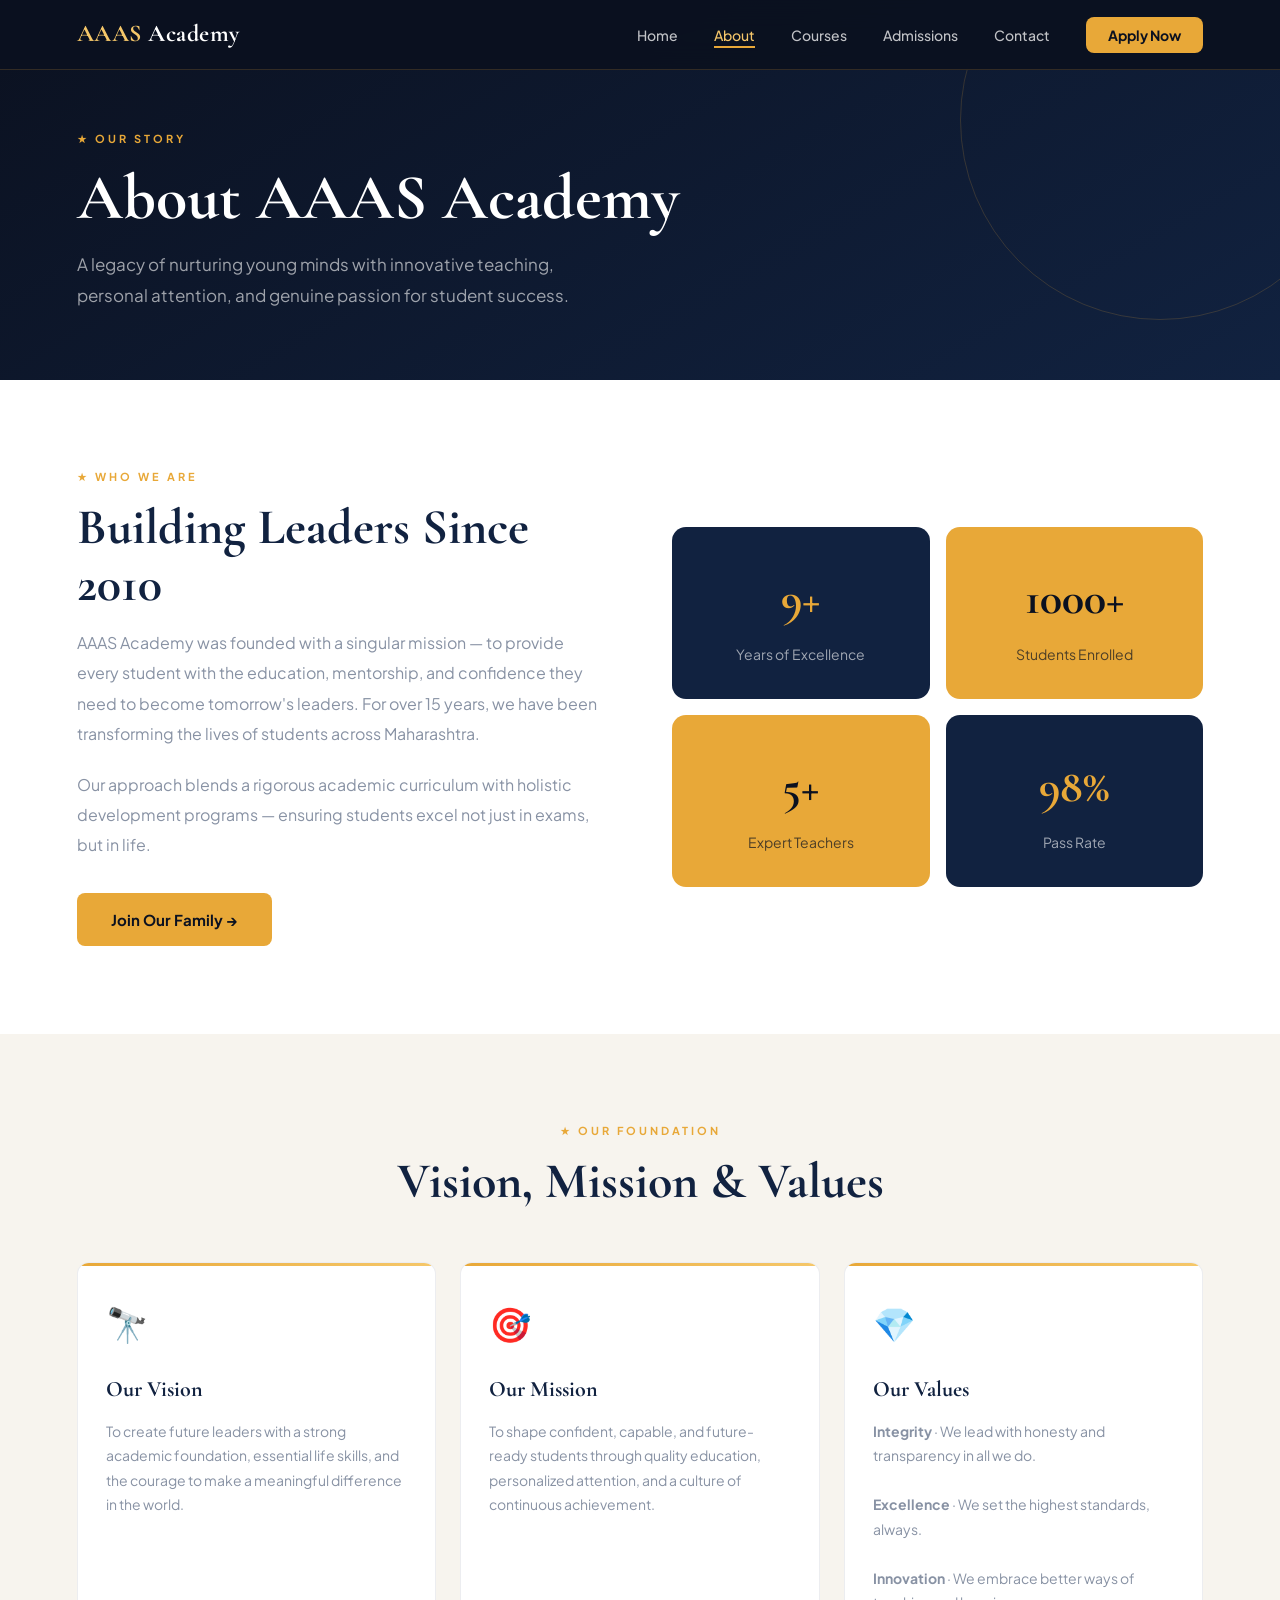
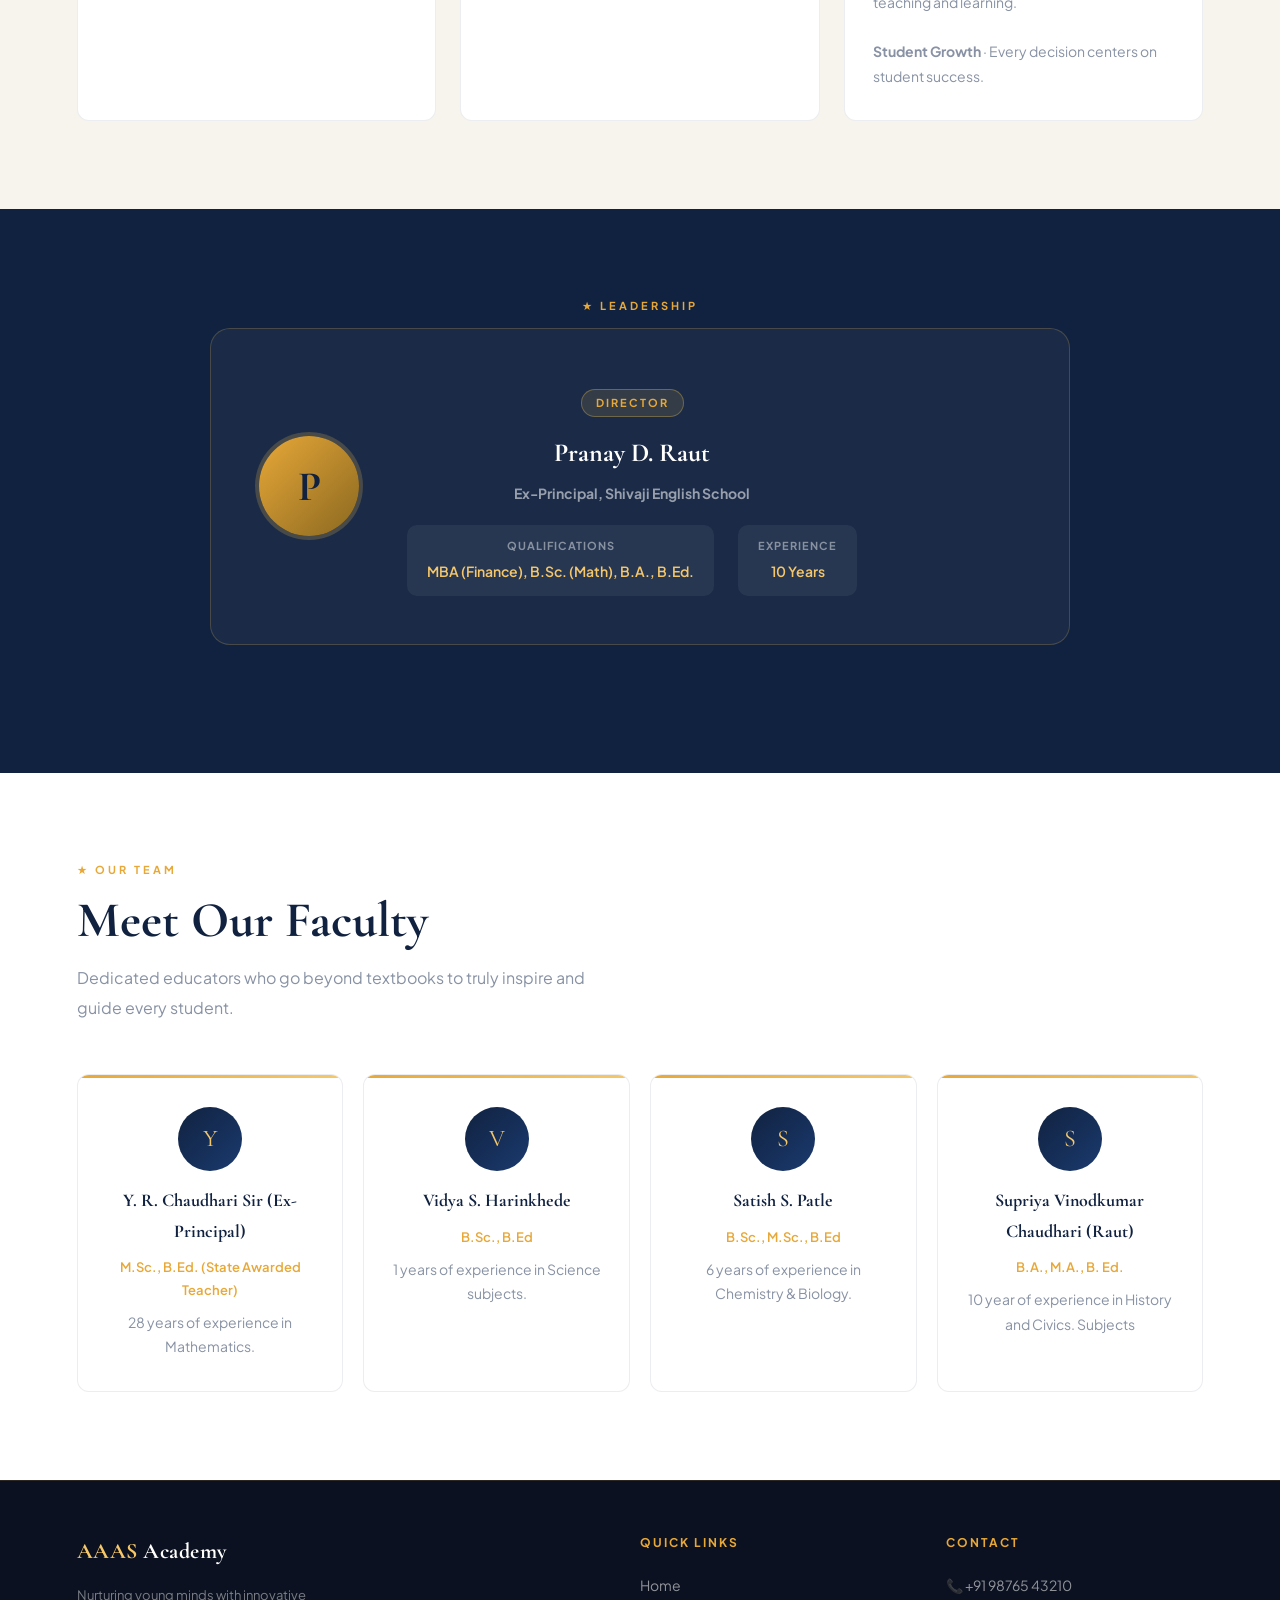
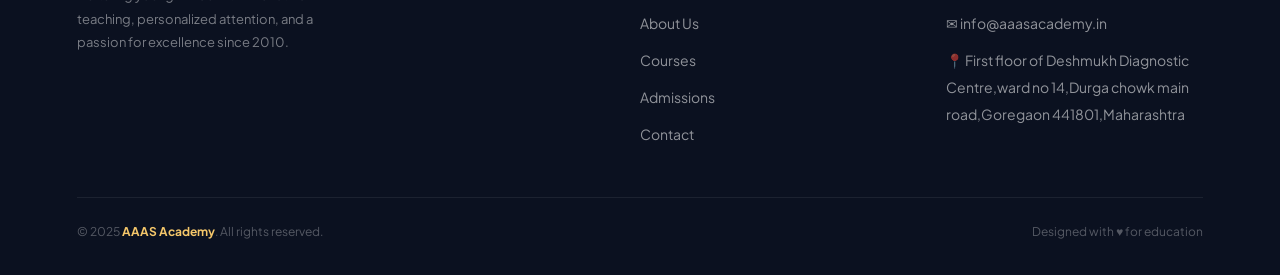
==== about.html @ 8a5e0f00 "Done" ====
<!DOCTYPE html>
<html lang="en">
<head>
<meta charset="UTF-8">
<meta name="viewport" content="width=device-width, initial-scale=1.0">
<title>About Us | AAAS Academy</title>
<link rel="stylesheet" href="style.css">
</head>
<body>

<!-- NAVBAR -->
<nav class="navbar">
  <a href="index.html" class="logo">AAAS <span>Academy</span></a>
  <ul class="nav-links">
    <li><a href="index.html">Home</a></li>
    <li><a href="about.html" class="active">About</a></li>
    <li><a href="courses.html">Courses</a></li>
    <li><a href="admissions.html">Admissions</a></li>
    <li><a href="contact.html">Contact</a></li>
    <li><a href="admissions.html" class="nav-btn">Apply Now</a></li>
  </ul>
</nav>

<!-- PAGE HERO -->
<div class="page-hero">
  <div class="page-tag">★ Our Story</div>
  <h1>About AAAS Academy</h1>
  <p>A legacy of nurturing young minds with innovative teaching, personal attention, and genuine passion for student success.</p>
</div>

<!-- WHO WE ARE -->
<section style="background:var(--white);">
  <div style="display:grid;grid-template-columns:1fr 1fr;gap:64px;align-items:center;">
    <div>
      <div class="sec-tag">★ Who We Are</div>
      <h2 class="sec-title">Building Leaders Since 2010</h2>
      <p style="font-size:16px;color:var(--gray);line-height:1.9;margin-bottom:20px;">
        AAAS Academy was founded with a singular mission — to provide every student with the education, mentorship, and confidence they need to become tomorrow's leaders. For over 15 years, we have been transforming the lives of students across Maharashtra.
      </p>
      <p style="font-size:16px;color:var(--gray);line-height:1.9;margin-bottom:32px;">
        Our approach blends a rigorous academic curriculum with holistic development programs — ensuring students excel not just in exams, but in life.
      </p>
      <a href="admissions.html" class="btn-gold">Join Our Family →</a>
    </div>
    <div style="display:grid;grid-template-columns:1fr 1fr;gap:16px;">
      <div style="background:var(--navy);border-radius:14px;padding:32px 24px;text-align:center;">
        <div style="font-family:var(--head);font-size:46px;color:var(--accent);font-weight:700;">9+</div>
        <div style="font-size:14px;color:rgba(255,255,255,0.6);margin-top:6px;">Years of Excellence</div>
      </div>
      <div style="background:var(--accent);border-radius:14px;padding:32px 24px;text-align:center;">
        <div style="font-family:var(--head);font-size:46px;color:var(--deep);font-weight:700;">1000+</div>
        <div style="font-size:14px;color:rgba(11,17,32,0.7);margin-top:6px;">Students Enrolled</div>
      </div>
      <div style="background:var(--accent);border-radius:14px;padding:32px 24px;text-align:center;">
        <div style="font-family:var(--head);font-size:46px;color:var(--deep);font-weight:700;">5+</div>
        <div style="font-size:14px;color:rgba(11,17,32,0.7);margin-top:6px;">Expert Teachers</div>
      </div>
      <div style="background:var(--navy);border-radius:14px;padding:32px 24px;text-align:center;">
        <div style="font-family:var(--head);font-size:46px;color:var(--accent);font-weight:700;">98%</div>
        <div style="font-size:14px;color:rgba(255,255,255,0.6);margin-top:6px;">Pass Rate</div>
      </div>
    </div>
  </div>
</section>

<!-- VISION / MISSION -->
<section style="background:var(--light);">
  <div style="text-align:center;margin-bottom:52px;">
    <div class="sec-tag">★ Our Foundation</div>
    <h2 class="sec-title">Vision, Mission & Values</h2>
  </div>
  <div class="grid-3">
    <div class="card">
      <span class="card-icon">🔭</span>
      <h3>Our Vision</h3>
      <p>To create future leaders with a strong academic foundation, essential life skills, and the courage to make a meaningful difference in the world.</p>
    </div>
    <div class="card">
      <span class="card-icon">🎯</span>
      <h3>Our Mission</h3>
      <p>To shape confident, capable, and future-ready students through quality education, personalized attention, and a culture of continuous achievement.</p>
    </div>
    <div class="card">
      <span class="card-icon">💎</span>
      <h3>Our Values</h3>
      <p><strong>Integrity</strong> · We lead with honesty and transparency in all we do.<br><br>
         <strong>Excellence</strong> · We set the highest standards, always.<br><br>
         <strong>Innovation</strong> · We embrace better ways of teaching and learning.<br><br>
         <strong>Student Growth</strong> · Every decision centers on student success.</p>
    </div>
  </div>
</section>

<!-- DIRECTOR -->
<section style="background:var(--navy);">
  <div style="text-align:center;margin-bottom:40px;">
    <div class="sec-tag" style="color:var(--accent);">★ Leadership</div>
    <h2 
  </div>
  <div style="display:flex;align-items:center;gap:48px;background:rgba(255,255,255,0.04);border:1px solid rgba(201,168,76,0.25);border-radius:20px;padding:48px;max-width:860px;margin:0 auto;">
    <div style="width:100px;height:100px;border-radius:50%;background:linear-gradient(135deg,var(--accent),#8a6820);display:flex;align-items:center;justify-content:center;font-family:var(--head);font-size:42px;color:var(--navy);font-weight:700;flex-shrink:0;box-shadow:0 0 0 4px rgba(201,168,76,0.25);">P</div>
    <div>
      <div style="display:inline-block;background:rgba(201,168,76,0.15);border:1px solid rgba(201,168,76,0.4);color:var(--accent);font-size:11px;font-weight:700;letter-spacing:2px;padding:4px 14px;border-radius:20px;margin-bottom:14px;text-transform:uppercase;">Director</div>
      <div style="font-family:var(--head);font-size:26px;color:var(--white);font-weight:700;margin-bottom:6px;">Pranay D. Raut</div>
      <div style="color:rgba(255,255,255,0.55);font-size:14px;margin-bottom:20px;">Ex-Principal, Shivaji English School</div>
      <div style="display:flex;gap:24px;flex-wrap:wrap;">
        <div style="background:rgba(255,255,255,0.06);border-radius:10px;padding:12px 20px;">
          <div style="font-size:11px;color:rgba(255,255,255,0.45);letter-spacing:1px;margin-bottom:4px;">QUALIFICATIONS</div>
          <div style="font-size:14px;color:var(--accent2);font-weight:600;">MBA (Finance), B.Sc. (Math), B.A., B.Ed.</div>
        </div>
        <div style="background:rgba(255,255,255,0.06);border-radius:10px;padding:12px 20px;">
          <div style="font-size:11px;color:rgba(255,255,255,0.45);letter-spacing:1px;margin-bottom:4px;">EXPERIENCE</div>
          <div style="font-size:14px;color:var(--accent2);font-weight:600;">10 Years</div>
        </div>
      </div>
    </div>
  </div>
</section>

<!-- FACULTY -->
<section style="background:var(--white);">
  <div class="sec-tag">★ Our Team</div>
  <h2 class="sec-title">Meet Our Faculty</h2>
  <p class="sec-sub">Dedicated educators who go beyond textbooks to truly inspire and guide every student.</p>
  <div class="grid-4">
    <div class="card" style="text-align:center;">
      <div style="width:64px;height:64px;border-radius:50%;background:linear-gradient(135deg,var(--navy),var(--blue));display:flex;align-items:center;justify-content:center;font-family:var(--head);font-size:24px;color:var(--accent2);margin:0 auto 14px;">Y</div>
      <h3 style="font-size:18px;">Y. R. Chaudhari Sir (Ex-Principal)</h3>
      <p style="color:var(--accent);font-size:13px;font-weight:600;">M.Sc., B.Ed. (State Awarded Teacher)</p>
      <p style="margin-top:8px;">28 years of experience in Mathematics.</p>
    </div>
    <div class="card" style="text-align:center;">
      <div style="width:64px;height:64px;border-radius:50%;background:linear-gradient(135deg,var(--navy),var(--blue));display:flex;align-items:center;justify-content:center;font-family:var(--head);font-size:24px;color:var(--accent2);margin:0 auto 14px;">V</div>
      <h3 style="font-size:18px;">Vidya S. Harinkhede</h3>
      <p style="color:var(--accent);font-size:13px;font-weight:600;">B.Sc., B.Ed</p>
      <p style="margin-top:8px;">1 years of experience in Science subjects.</p>
    </div>
    <div class="card" style="text-align:center;">
      <div style="width:64px;height:64px;border-radius:50%;background:linear-gradient(135deg,var(--navy),var(--blue));display:flex;align-items:center;justify-content:center;font-family:var(--head);font-size:24px;color:var(--accent2);margin:0 auto 14px;">S</div>
      <h3 style="font-size:18px;">Satish S. Patle</h3>
      <p style="color:var(--accent);font-size:13px;font-weight:600;">B.Sc., M.Sc., B.Ed</p>
      <p style="margin-top:8px;">6 years of experience in Chemistry & Biology.</p>
    </div>
    <div class="card" style="text-align:center;">
      <div style="width:64px;height:64px;border-radius:50%;background:linear-gradient(135deg,var(--navy),var(--blue));display:flex;align-items:center;justify-content:center;font-family:var(--head);font-size:24px;color:var(--accent2);margin:0 auto 14px;">S</div>
      <h3 style="font-size:18px;">Supriya Vinodkumar Chaudhari (Raut)</h3>
      <p style="color:var(--accent);font-size:13px;font-weight:600;">B.A., M.A., B. Ed.</p>
      <p style="margin-top:8px;">10 year of experience in History and Civics. Subjects</p>
    </div>
  </div>
</section>

<!-- FOOTER -->
<footer class="footer">
  <div class="footer-grid">
    <div class="footer-brand">
      <a href="index.html" class="logo">AAAS <span>Academy</span></a>
      <p>Nurturing young minds with innovative teaching, personalized attention, and a passion for excellence since 2010.</p>
    </div>
    <div class="footer-col">
      <h4>Quick Links</h4>
      <ul>
        <li><a href="index.html">Home</a></li>
        <li><a href="about.html">About Us</a></li>
        <li><a href="courses.html">Courses</a></li>
        <li><a href="admissions.html">Admissions</a></li>
        <li><a href="contact.html">Contact</a></li>
      </ul>
    </div>
    <div class="footer-col">
      <h4>Contact</h4>
      <ul>
        <li><a href="#">📞 +91 98765 43210</a></li>
        <li><a href="#">✉ info@aaasacademy.in</a></li>
        <li><a href="#">📍 First floor of Deshmukh Diagnostic Centre,ward no 14,Durga chowk main road,Goregaon 441801,Maharashtra</a></li>
      </ul>
    </div>
  </div>
  <div class="footer-bottom">
    <p>© 2025 <strong>AAAS Academy</strong>. All rights reserved.</p>
    <p>Designed with ♥ for education</p>
  </div>
</footer>

</body>
</html>
---- style.css ----
/* ============================================
   AAAS ACADEMY — style.css (Shared Styles)
   ============================================ */

@import url('https://fonts.googleapis.com/css2?family=Cormorant+Garamond:wght@400;600;700&family=Plus+Jakarta+Sans:wght@300;400;500;600;700&display=swap');

*, *::before, *::after { box-sizing: border-box; margin: 0; padding: 0; }

:root {
  --deep:    #0B1120;
  --navy:    #112240;
  --blue:    #1A3A6E;
  --accent:  #E8A838;
  --accent2: #F5C76A;
  --light:   #F7F4EE;
  --white:   #FFFFFF;
  --gray:    #8892A4;
  --border:  rgba(232,168,56,0.18);

  --head:    'Cormorant Garamond', serif;
  --body:    'Plus Jakarta Sans', sans-serif;

  --radius:  12px;
  --shadow:  0 20px 60px rgba(11,17,32,0.18);
}

html { scroll-behavior: smooth; }

body {
  font-family: var(--body);
  background: var(--light);
  color: var(--deep);
  line-height: 1.7;
  overflow-x: hidden;
}

/* ── NAVBAR ── */
.navbar {
  position: fixed; top: 0; left: 0; width: 100%; z-index: 999;
  background: rgba(11,17,32,0.96);
  backdrop-filter: blur(14px);
  display: flex; align-items: center; justify-content: space-between;
  padding: 0 6%;
  height: 70px;
  border-bottom: 1px solid var(--border);
}

.logo {
  font-family: var(--head);
  font-size: 24px;
  font-weight: 700;
  color: var(--accent2);
  text-decoration: none;
  letter-spacing: 0.5px;
}
.logo span { color: var(--white); }

.nav-links { display: flex; align-items: center; gap: 36px; list-style: none; }
.nav-links a {
  color: rgba(255,255,255,0.75);
  text-decoration: none;
  font-size: 14px;
  font-weight: 500;
  transition: color 0.2s;
  position: relative;
}
.nav-links a::after {
  content: '';
  position: absolute; bottom: -4px; left: 0; right: 0; height: 1.5px;
  background: var(--accent);
  transform: scaleX(0);
  transition: transform 0.25s;
}
.nav-links a:hover { color: var(--accent2); }
.nav-links a:hover::after, .nav-links a.active::after { transform: scaleX(1); }
.nav-links a.active { color: var(--accent2); }

.nav-btn {
  background: var(--accent) !important;
  color: var(--deep) !important;
  padding: 9px 22px;
  border-radius: 8px;
  font-weight: 700 !important;
  transition: background 0.2s !important;
}
.nav-btn:hover { background: var(--accent2) !important; }
.nav-btn::after { display: none !important; }

/* ── HERO ── */
.hero {
  min-height: 100vh;
  background: linear-gradient(160deg, var(--deep) 0%, var(--navy) 55%, #0e2044 100%);
  display: flex; align-items: center;
  padding: 100px 6% 70px;
  position: relative;
  overflow: hidden;
}

.hero-deco {
  position: absolute;
  border-radius: 50%;
  border: 1px solid var(--border);
  pointer-events: none;
}
.hero-deco.d1 { width: 500px; height: 500px; top: -120px; right: -100px; }
.hero-deco.d2 { width: 300px; height: 300px; bottom: 40px; right: 18%; opacity: 0.5; }
.hero-deco.d3 { width: 180px; height: 180px; top: 30%; left: -50px; opacity: 0.3; }

.hero-inner { max-width: 680px; position: relative; z-index: 2; }

.hero-badge {
  display: inline-flex; align-items: center; gap: 8px;
  background: rgba(232,168,56,0.12);
  border: 1px solid rgba(232,168,56,0.35);
  color: var(--accent2);
  font-size: 12px; font-weight: 600;
  letter-spacing: 2px; text-transform: uppercase;
  padding: 7px 18px; border-radius: 30px;
  margin-bottom: 28px;
  animation: fadeDown 0.7s ease both;
}

.hero h1 {
  font-family: var(--head);
  font-size: clamp(44px, 7vw, 82px);
  color: var(--white);
  line-height: 1.08;
  font-weight: 700;
  margin-bottom: 24px;
  animation: fadeDown 0.8s 0.1s ease both;
}
.hero h1 em { color: var(--accent); font-style: normal; }

.hero p {
  font-size: 18px;
  color: rgba(255,255,255,0.65);
  line-height: 1.85;
  margin-bottom: 44px;
  animation: fadeDown 0.8s 0.2s ease both;
}

.hero-btns {
  display: flex; gap: 16px; flex-wrap: wrap;
  animation: fadeDown 0.8s 0.3s ease both;
}

.btn-gold {
  background: var(--accent);
  color: var(--deep);
  padding: 14px 34px; border-radius: 8px;
  font-weight: 700; font-size: 15px;
  text-decoration: none; display: inline-block;
  transition: all 0.2s;
}
.btn-gold:hover { background: var(--accent2); transform: translateY(-2px); box-shadow: 0 8px 24px rgba(232,168,56,0.35); }

.btn-ghost {
  border: 1.5px solid rgba(255,255,255,0.3);
  color: var(--white);
  padding: 14px 34px; border-radius: 8px;
  font-weight: 500; font-size: 15px;
  text-decoration: none; display: inline-block;
  transition: all 0.2s;
}
.btn-ghost:hover { border-color: var(--accent); color: var(--accent2); }

.hero-stats {
  display: flex; gap: 52px;
  margin-top: 64px;
  padding-top: 40px;
  border-top: 1px solid rgba(255,255,255,0.08);
  animation: fadeDown 0.8s 0.4s ease both;
}
.stat-n {
  font-family: var(--head);
  font-size: 38px; font-weight: 700;
  color: var(--accent); display: block;
}
.stat-l { font-size: 13px; color: rgba(255,255,255,0.5); }

/* ── PAGE HERO (inner pages) ── */
.page-hero {
  background: linear-gradient(150deg, var(--deep) 0%, var(--navy) 100%);
  padding: 130px 6% 70px;
  position: relative; overflow: hidden;
}
.page-hero::after {
  content: '';
  position: absolute; right: -80px; top: -80px;
  width: 400px; height: 400px; border-radius: 50%;
  border: 1px solid var(--border);
}
.page-tag {
  font-size: 11px; font-weight: 700;
  letter-spacing: 3px; text-transform: uppercase;
  color: var(--accent); margin-bottom: 14px;
}
.page-hero h1 {
  font-family: var(--head);
  font-size: clamp(36px, 5vw, 64px);
  color: var(--white); font-weight: 700; line-height: 1.1;
  margin-bottom: 16px;
}
.page-hero p { font-size: 17px; color: rgba(255,255,255,0.6); max-width: 550px; line-height: 1.8; }

/* ── SECTION BASICS ── */
section { padding: 88px 6%; }

.sec-tag {
  font-size: 11px; font-weight: 700;
  letter-spacing: 3px; text-transform: uppercase;
  color: var(--accent); margin-bottom: 12px;
}
.sec-title {
  font-family: var(--head);
  font-size: clamp(30px, 4vw, 50px);
  font-weight: 700; color: var(--navy);
  line-height: 1.15; margin-bottom: 14px;
}
.sec-sub {
  font-size: 16px; color: var(--gray);
  max-width: 520px; line-height: 1.85;
  margin-bottom: 52px;
}

/* on dark backgrounds */
.on-dark .sec-title { color: var(--white); }
.on-dark .sec-sub   { color: rgba(255,255,255,0.55); }

/* ── CARDS ── */
.card {
  background: var(--white);
  border-radius: var(--radius);
  border: 1px solid rgba(17,34,64,0.08);
  padding: 32px 28px;
  transition: transform 0.25s, box-shadow 0.25s;
  position: relative; overflow: hidden;
}
.card::before {
  content: '';
  position: absolute; top: 0; left: 0; right: 0; height: 3px;
  background: linear-gradient(90deg, var(--accent), var(--accent2));
}
.card:hover { transform: translateY(-6px); box-shadow: var(--shadow); }

.card-icon {
  font-size: 34px; margin-bottom: 18px; display: block;
}
.card h3 {
  font-family: var(--head);
  font-size: 22px; font-weight: 700;
  color: var(--navy); margin-bottom: 10px;
}
.card p { font-size: 14px; color: var(--gray); line-height: 1.75; }

/* ── GRID HELPERS ── */
.grid-2 { display: grid; grid-template-columns: repeat(auto-fit, minmax(280px, 1fr)); gap: 24px; }
.grid-3 { display: grid; grid-template-columns: repeat(auto-fit, minmax(240px, 1fr)); gap: 24px; }
.grid-4 { display: grid; grid-template-columns: repeat(auto-fit, minmax(200px, 1fr)); gap: 20px; }

/* ── FOOTER ── */
.footer {
  background: var(--deep);
  padding: 52px 6% 32px;
  border-top: 1px solid rgba(232,168,56,0.15);
}
.footer-grid {
  display: grid; grid-template-columns: 2fr 1fr 1fr;
  gap: 48px; margin-bottom: 40px;
}
.footer-brand .logo { font-size: 22px; margin-bottom: 14px; display: block; }
.footer-brand p { font-size: 13px; color: rgba(255,255,255,0.45); line-height: 1.8; max-width: 280px; }
.footer-col h4 {
  font-size: 12px; font-weight: 700;
  letter-spacing: 2px; text-transform: uppercase;
  color: var(--accent); margin-bottom: 18px;
}
.footer-col ul { list-style: none; }
.footer-col ul li { margin-bottom: 10px; }
.footer-col ul li a {
  font-size: 14px; color: rgba(255,255,255,0.55);
  text-decoration: none; transition: color 0.2s;
}
.footer-col ul li a:hover { color: var(--accent2); }
.footer-bottom {
  border-top: 1px solid rgba(255,255,255,0.07);
  padding-top: 24px;
  display: flex; align-items: center; justify-content: space-between;
}
.footer-bottom p { font-size: 12px; color: rgba(255,255,255,0.3); }
.footer-bottom strong { color: var(--accent2); }

/* ── FORM ── */
.form-wrap {
  background: var(--white); border-radius: 18px;
  padding: 50px 52px;
  border: 1px solid rgba(232,168,56,0.15);
  box-shadow: 0 24px 70px rgba(11,17,32,0.08);
}
.form-row { display: grid; grid-template-columns: 1fr 1fr; gap: 20px; }
.form-group { margin-bottom: 22px; }
.form-group label {
  display: block; font-size: 13px; font-weight: 600;
  color: var(--navy); margin-bottom: 8px;
}
.form-group label span { color: #e53e3e; margin-left: 2px; }
.form-group input,
.form-group select,
.form-group textarea {
  width: 100%;
  padding: 12px 16px;
  border: 1.5px solid #e4e7ee;
  border-radius: 8px;
  font-family: var(--body); font-size: 14px;
  color: var(--deep); background: var(--white);
  transition: border-color 0.2s, box-shadow 0.2s;
  outline: none;
  appearance: none;
}
.form-group input:focus,
.form-group select:focus,
.form-group textarea:focus {
  border-color: var(--accent);
  box-shadow: 0 0 0 3px rgba(232,168,56,0.13);
}
.form-group textarea { resize: vertical; min-height: 110px; }
.form-group.err input,
.form-group.err select { border-color: #e53e3e; }
.err-msg { display: none; font-size: 12px; color: #e53e3e; margin-top: 5px; }
.form-group.err .err-msg { display: block; }

.form-divider {
  height: 1px; background: rgba(232,168,56,0.15);
  margin: 4px 0 24px;
}
.form-sec-label {
  font-size: 11px; font-weight: 700; letter-spacing: 2.5px;
  text-transform: uppercase; color: var(--accent); margin-bottom: 20px;
}
.submit-btn {
  width: 100%; padding: 15px;
  background: var(--navy); color: var(--accent2);
  border: none; border-radius: 10px;
  font-family: var(--body); font-size: 15px; font-weight: 700;
  cursor: pointer; transition: all 0.2s; margin-top: 6px;
  letter-spacing: 0.4px;
}
.submit-btn:hover { background: var(--blue); transform: translateY(-2px); }

.success-box {
  display: none; text-align: center; padding: 48px 20px;
}
.success-box .tick {
  width: 76px; height: 76px;
  background: #dcfce7; border-radius: 50%;
  display: flex; align-items: center; justify-content: center;
  font-size: 34px; margin: 0 auto 22px;
}
.success-box h3 {
  font-family: var(--head); font-size: 28px; color: var(--navy); margin-bottom: 10px;
}
.success-box p { color: var(--gray); font-size: 15px; }

/* ── ANIMATIONS ── */
@keyframes fadeDown {
  from { opacity: 0; transform: translateY(-18px); }
  to   { opacity: 1; transform: translateY(0); }
}

/* ── MOBILE ── */
@media (max-width: 768px) {
  .navbar { padding: 0 5%; }
  .nav-links { display: none; }
  section { padding: 60px 5%; }
  .hero { padding: 90px 5% 56px; }
  .hero-stats { gap: 28px; flex-wrap: wrap; }
  .page-hero { padding: 110px 5% 54px; }
  .footer-grid { grid-template-columns: 1fr; gap: 32px; }
  .footer-bottom { flex-direction: column; gap: 10px; }
  .form-wrap { padding: 30px 22px; }
  .form-row { grid-template-columns: 1fr; }
}
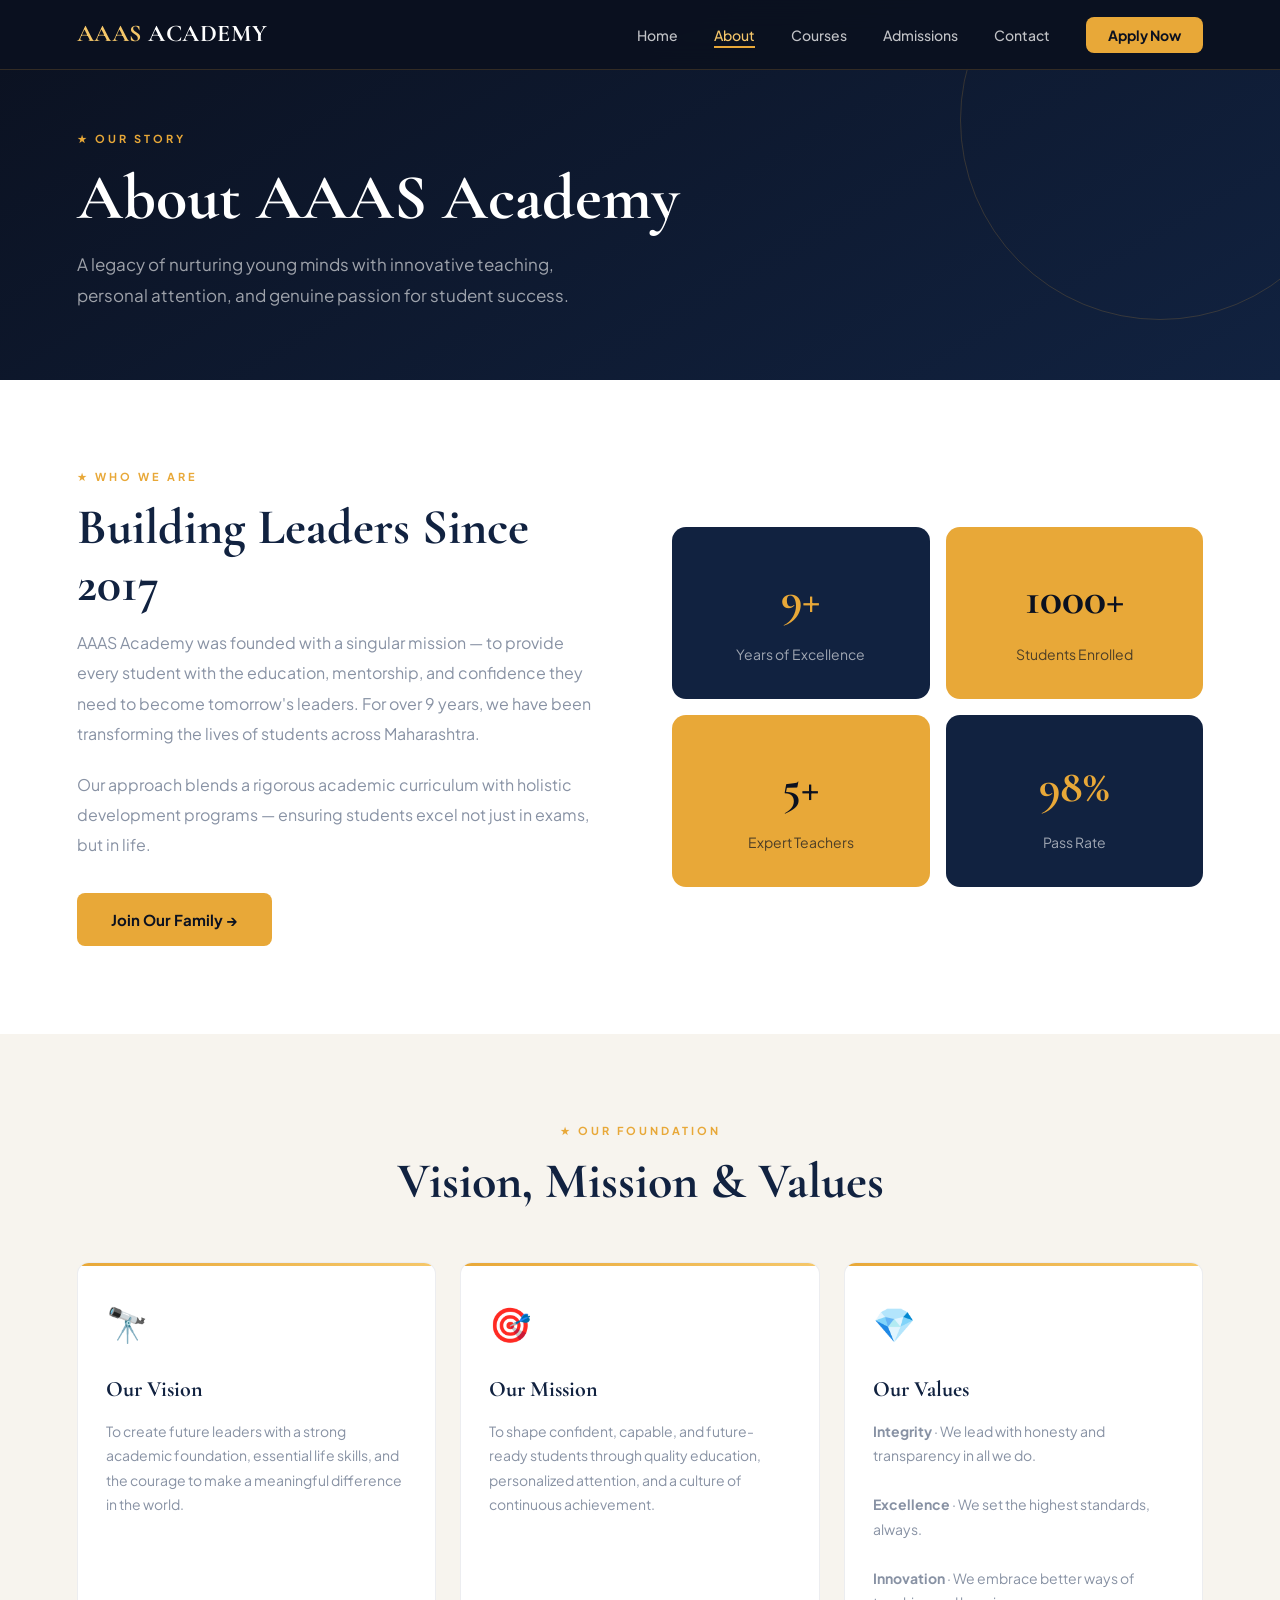
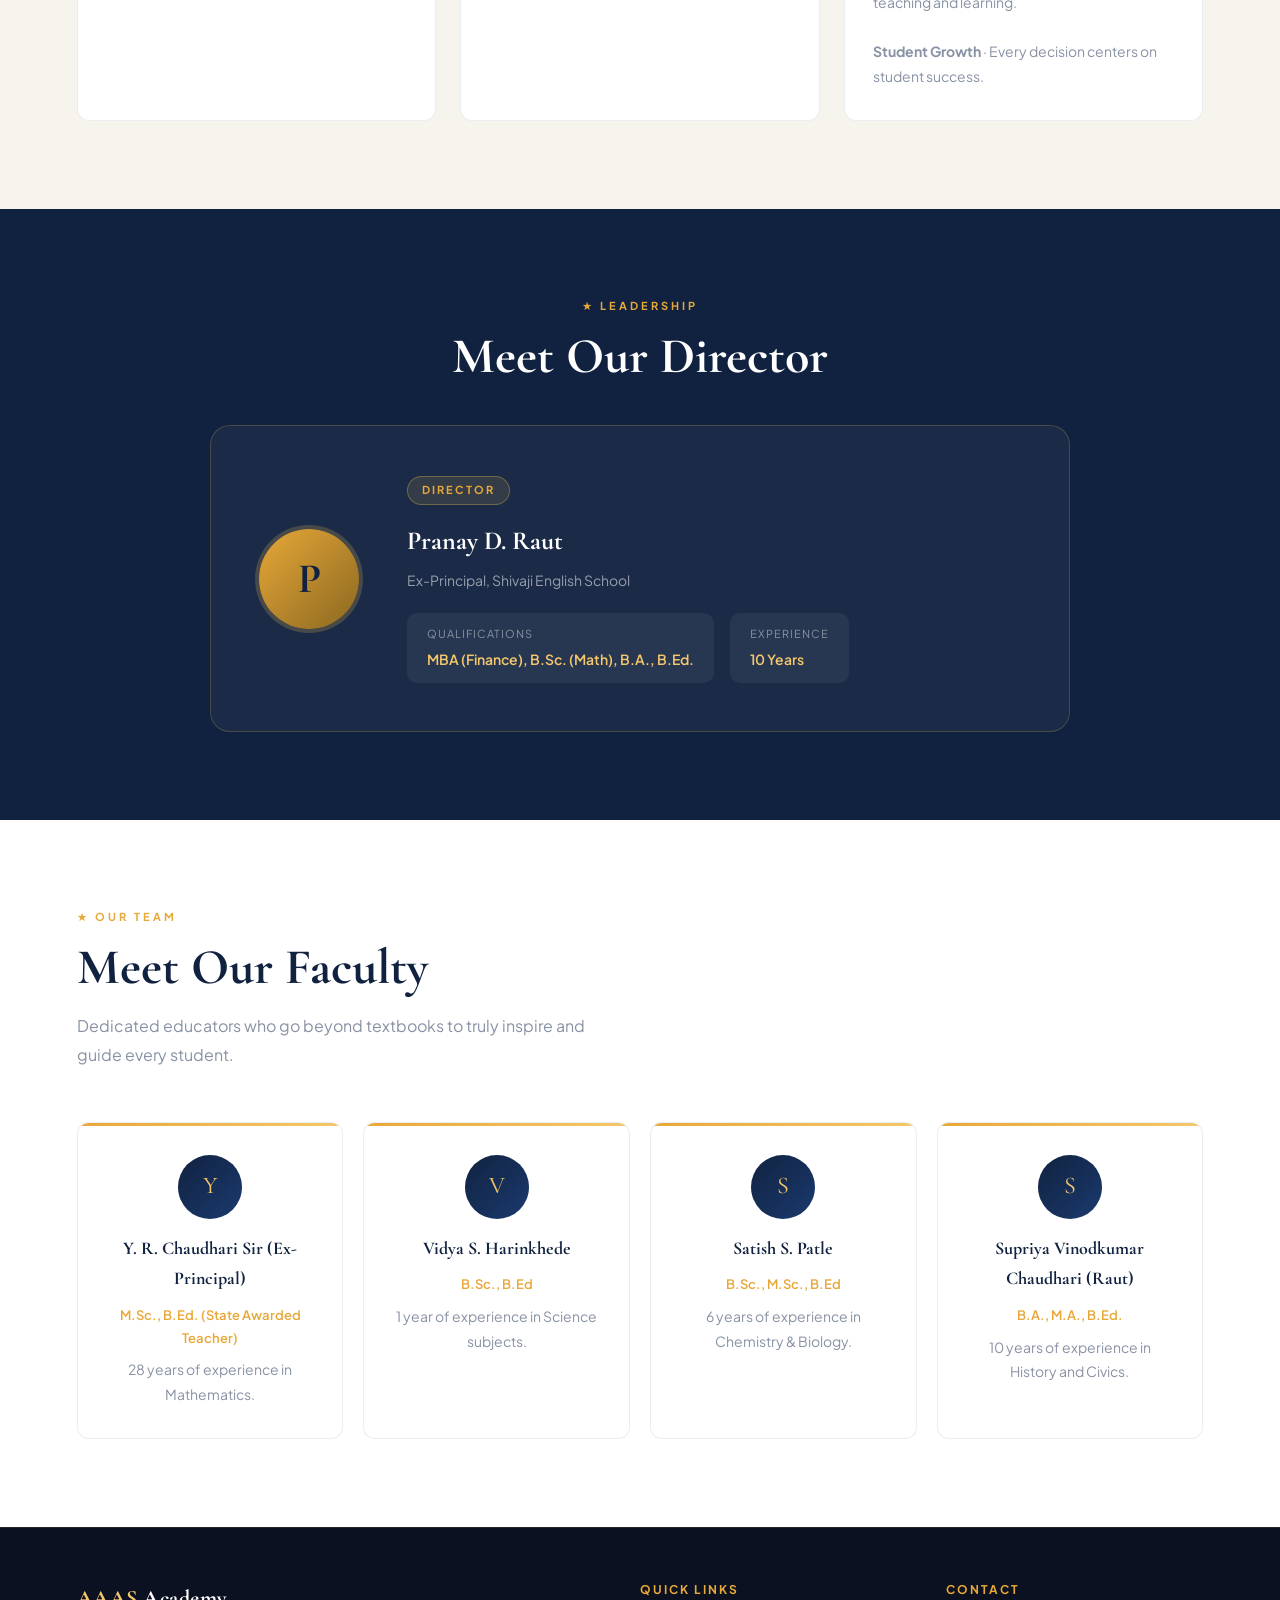
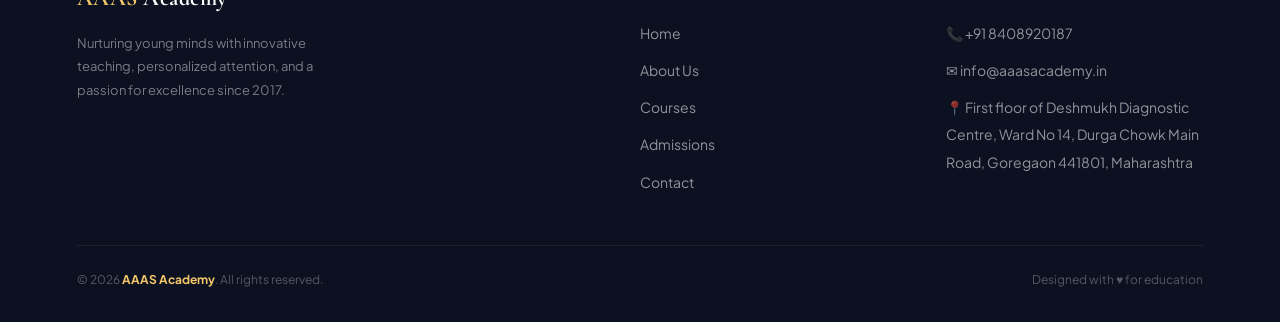
==== commit c8e853fb: "Project Done2" ====
--- a/about.html
+++ b/about.html
@@ -10,7 +10,7 @@
 
 <!-- NAVBAR -->
 <nav class="navbar">
-  <a href="index.html" class="logo">AAAS <span>Academy</span></a>
+  <a href="index.html" class="logo">AAAS <span>ACADEMY</span></a>
   <ul class="nav-links">
     <li><a href="index.html">Home</a></li>
     <li><a href="about.html" class="active">About</a></li>
@@ -19,7 +19,20 @@
     <li><a href="contact.html">Contact</a></li>
     <li><a href="admissions.html" class="nav-btn">Apply Now</a></li>
   </ul>
+  <button class="hamburger" id="hamburger" aria-label="Toggle menu">
+    <span></span><span></span><span></span>
+  </button>
 </nav>
+
+<!-- MOBILE NAV DRAWER -->
+<div class="mobile-nav" id="mobileNav">
+  <a href="index.html">Home</a>
+  <a href="about.html" class="active">About</a>
+  <a href="courses.html">Courses</a>
+  <a href="admissions.html">Admissions</a>
+  <a href="contact.html">Contact</a>
+  <a href="admissions.html" class="nav-btn">Apply Now</a>
+</div>
 
 <!-- PAGE HERO -->
 <div class="page-hero">
@@ -33,16 +46,16 @@
   <div style="display:grid;grid-template-columns:1fr 1fr;gap:64px;align-items:center;">
     <div>
       <div class="sec-tag">★ Who We Are</div>
-      <h2 class="sec-title">Building Leaders Since 2010</h2>
+      <h2 class="sec-title">Building Leaders Since 2017</h2>
       <p style="font-size:16px;color:var(--gray);line-height:1.9;margin-bottom:20px;">
-        AAAS Academy was founded with a singular mission — to provide every student with the education, mentorship, and confidence they need to become tomorrow's leaders. For over 15 years, we have been transforming the lives of students across Maharashtra.
+        AAAS Academy was founded with a singular mission — to provide every student with the education, mentorship, and confidence they need to become tomorrow's leaders. For over 9 years, we have been transforming the lives of students across Maharashtra.
       </p>
       <p style="font-size:16px;color:var(--gray);line-height:1.9;margin-bottom:32px;">
         Our approach blends a rigorous academic curriculum with holistic development programs — ensuring students excel not just in exams, but in life.
       </p>
       <a href="admissions.html" class="btn-gold">Join Our Family →</a>
     </div>
-    <div style="display:grid;grid-template-columns:1fr 1fr;gap:16px;">
+    <div class="stats-2col" style="display:grid;grid-template-columns:1fr 1fr;gap:16px;">
       <div style="background:var(--navy);border-radius:14px;padding:32px 24px;text-align:center;">
         <div style="font-family:var(--head);font-size:46px;color:var(--accent);font-weight:700;">9+</div>
         <div style="font-size:14px;color:rgba(255,255,255,0.6);margin-top:6px;">Years of Excellence</div>
@@ -95,15 +108,15 @@
 <section style="background:var(--navy);">
   <div style="text-align:center;margin-bottom:40px;">
     <div class="sec-tag" style="color:var(--accent);">★ Leadership</div>
-    <h2 
-  </div>
-  <div style="display:flex;align-items:center;gap:48px;background:rgba(255,255,255,0.04);border:1px solid rgba(201,168,76,0.25);border-radius:20px;padding:48px;max-width:860px;margin:0 auto;">
+    <h2 class="sec-title" style="color:var(--white);">Meet Our Director</h2>
+  </div>
+  <div class="director-flex" style="display:flex;align-items:center;gap:48px;background:rgba(255,255,255,0.04);border:1px solid rgba(201,168,76,0.25);border-radius:20px;padding:48px;max-width:860px;margin:0 auto;">
     <div style="width:100px;height:100px;border-radius:50%;background:linear-gradient(135deg,var(--accent),#8a6820);display:flex;align-items:center;justify-content:center;font-family:var(--head);font-size:42px;color:var(--navy);font-weight:700;flex-shrink:0;box-shadow:0 0 0 4px rgba(201,168,76,0.25);">P</div>
     <div>
       <div style="display:inline-block;background:rgba(201,168,76,0.15);border:1px solid rgba(201,168,76,0.4);color:var(--accent);font-size:11px;font-weight:700;letter-spacing:2px;padding:4px 14px;border-radius:20px;margin-bottom:14px;text-transform:uppercase;">Director</div>
       <div style="font-family:var(--head);font-size:26px;color:var(--white);font-weight:700;margin-bottom:6px;">Pranay D. Raut</div>
       <div style="color:rgba(255,255,255,0.55);font-size:14px;margin-bottom:20px;">Ex-Principal, Shivaji English School</div>
-      <div style="display:flex;gap:24px;flex-wrap:wrap;">
+      <div style="display:flex;gap:16px;flex-wrap:wrap;">
         <div style="background:rgba(255,255,255,0.06);border-radius:10px;padding:12px 20px;">
           <div style="font-size:11px;color:rgba(255,255,255,0.45);letter-spacing:1px;margin-bottom:4px;">QUALIFICATIONS</div>
           <div style="font-size:14px;color:var(--accent2);font-weight:600;">MBA (Finance), B.Sc. (Math), B.A., B.Ed.</div>
@@ -133,7 +146,7 @@
       <div style="width:64px;height:64px;border-radius:50%;background:linear-gradient(135deg,var(--navy),var(--blue));display:flex;align-items:center;justify-content:center;font-family:var(--head);font-size:24px;color:var(--accent2);margin:0 auto 14px;">V</div>
       <h3 style="font-size:18px;">Vidya S. Harinkhede</h3>
       <p style="color:var(--accent);font-size:13px;font-weight:600;">B.Sc., B.Ed</p>
-      <p style="margin-top:8px;">1 years of experience in Science subjects.</p>
+      <p style="margin-top:8px;">1 year of experience in Science subjects.</p>
     </div>
     <div class="card" style="text-align:center;">
       <div style="width:64px;height:64px;border-radius:50%;background:linear-gradient(135deg,var(--navy),var(--blue));display:flex;align-items:center;justify-content:center;font-family:var(--head);font-size:24px;color:var(--accent2);margin:0 auto 14px;">S</div>
@@ -144,8 +157,8 @@
     <div class="card" style="text-align:center;">
       <div style="width:64px;height:64px;border-radius:50%;background:linear-gradient(135deg,var(--navy),var(--blue));display:flex;align-items:center;justify-content:center;font-family:var(--head);font-size:24px;color:var(--accent2);margin:0 auto 14px;">S</div>
       <h3 style="font-size:18px;">Supriya Vinodkumar Chaudhari (Raut)</h3>
-      <p style="color:var(--accent);font-size:13px;font-weight:600;">B.A., M.A., B. Ed.</p>
-      <p style="margin-top:8px;">10 year of experience in History and Civics. Subjects</p>
+      <p style="color:var(--accent);font-size:13px;font-weight:600;">B.A., M.A., B.Ed.</p>
+      <p style="margin-top:8px;">10 years of experience in History and Civics.</p>
     </div>
   </div>
 </section>
@@ -155,7 +168,7 @@
   <div class="footer-grid">
     <div class="footer-brand">
       <a href="index.html" class="logo">AAAS <span>Academy</span></a>
-      <p>Nurturing young minds with innovative teaching, personalized attention, and a passion for excellence since 2010.</p>
+      <p>Nurturing young minds with innovative teaching, personalized attention, and a passion for excellence since 2017.</p>
     </div>
     <div class="footer-col">
       <h4>Quick Links</h4>
@@ -170,17 +183,32 @@
     <div class="footer-col">
       <h4>Contact</h4>
       <ul>
-        <li><a href="#">📞 +91 98765 43210</a></li>
+        <li><a href="#">📞 +91 8408920187</a></li>
         <li><a href="#">✉ info@aaasacademy.in</a></li>
-        <li><a href="#">📍 First floor of Deshmukh Diagnostic Centre,ward no 14,Durga chowk main road,Goregaon 441801,Maharashtra</a></li>
+        <li><a href="#">📍 First floor of Deshmukh Diagnostic Centre, Ward No 14, Durga Chowk Main Road, Goregaon 441801, Maharashtra</a></li>
       </ul>
     </div>
   </div>
   <div class="footer-bottom">
-    <p>© 2025 <strong>AAAS Academy</strong>. All rights reserved.</p>
+    <p>© 2026 <strong>AAAS Academy</strong>. All rights reserved.</p>
     <p>Designed with ♥ for education</p>
   </div>
 </footer>
+
+<script>
+  const hamburger = document.getElementById('hamburger');
+  const mobileNav = document.getElementById('mobileNav');
+  hamburger.addEventListener('click', () => {
+    hamburger.classList.toggle('open');
+    mobileNav.classList.toggle('open');
+  });
+  mobileNav.querySelectorAll('a').forEach(a => {
+    a.addEventListener('click', () => {
+      hamburger.classList.remove('open');
+      mobileNav.classList.remove('open');
+    });
+  });
+</script>
 
 </body>
 </html>
--- a/style.css
+++ b/style.css
@@ -86,6 +86,62 @@
 .nav-btn:hover { background: var(--accent2) !important; }
 .nav-btn::after { display: none !important; }
 
+/* Hamburger */
+.hamburger {
+  display: none;
+  flex-direction: column;
+  gap: 5px;
+  background: none;
+  border: none;
+  cursor: pointer;
+  padding: 4px;
+  z-index: 1001;
+}
+.hamburger span {
+  display: block;
+  width: 24px;
+  height: 2px;
+  background: var(--accent2);
+  border-radius: 2px;
+  transition: all 0.3s;
+}
+.hamburger.open span:nth-child(1) { transform: translateY(7px) rotate(45deg); }
+.hamburger.open span:nth-child(2) { opacity: 0; }
+.hamburger.open span:nth-child(3) { transform: translateY(-7px) rotate(-45deg); }
+
+/* Mobile nav drawer */
+.mobile-nav {
+  display: none;
+  position: fixed;
+  top: 70px; left: 0; right: 0;
+  background: rgba(11,17,32,0.98);
+  backdrop-filter: blur(20px);
+  border-bottom: 1px solid var(--border);
+  padding: 24px 6%;
+  z-index: 998;
+  flex-direction: column;
+  gap: 0;
+}
+.mobile-nav.open { display: flex; }
+.mobile-nav a {
+  color: rgba(255,255,255,0.8);
+  text-decoration: none;
+  font-size: 16px;
+  font-weight: 500;
+  padding: 14px 0;
+  border-bottom: 1px solid rgba(255,255,255,0.06);
+  transition: color 0.2s;
+}
+.mobile-nav a:last-child { border-bottom: none; }
+.mobile-nav a:hover, .mobile-nav a.active { color: var(--accent2); }
+.mobile-nav .nav-btn {
+  margin-top: 14px;
+  text-align: center;
+  padding: 12px 22px !important;
+  border-radius: 8px;
+  border-bottom: none !important;
+}
+
 /* ── HERO ── */
 .hero {
   min-height: 100vh;
@@ -165,7 +221,9 @@
 .btn-ghost:hover { border-color: var(--accent); color: var(--accent2); }
 
 .hero-stats {
-  display: flex; gap: 52px;
+  display: grid;
+  grid-template-columns: repeat(4, 1fr);
+  gap: 24px;
   margin-top: 64px;
   padding-top: 40px;
   border-top: 1px solid rgba(255,255,255,0.08);
@@ -280,6 +338,7 @@
 .footer-col ul li a {
   font-size: 14px; color: rgba(255,255,255,0.55);
   text-decoration: none; transition: color 0.2s;
+  word-break: break-word;
 }
 .footer-col ul li a:hover { color: var(--accent2); }
 .footer-bottom {
@@ -304,8 +363,9 @@
   color: var(--navy); margin-bottom: 8px;
 }
 .form-group label span { color: #e53e3e; margin-left: 2px; }
-.form-group input,
-.form-group select,
+
+/* ── TEXT INPUTS & TEXTAREA (no appearance:none) ── */
+.form-group input:not([type="checkbox"]),
 .form-group textarea {
   width: 100%;
   padding: 12px 16px;
@@ -315,16 +375,38 @@
   color: var(--deep); background: var(--white);
   transition: border-color 0.2s, box-shadow 0.2s;
   outline: none;
+}
+
+/* ── SELECT (appearance:none only here) ── */
+.form-group select {
+  width: 100%;
+  padding: 12px 16px;
+  border: 1.5px solid #e4e7ee;
+  border-radius: 8px;
+  font-family: var(--body); font-size: 14px;
+  color: var(--deep); background: var(--white);
+  transition: border-color 0.2s, box-shadow 0.2s;
+  outline: none;
   appearance: none;
 }
-.form-group input:focus,
+
+/* ── CHECKBOX (never touch appearance) ── */
+.form-group input[type="checkbox"] {
+  width: 16px;
+  height: 16px;
+  accent-color: var(--navy);
+  cursor: pointer;
+  flex-shrink: 0;
+}
+
+.form-group input:not([type="checkbox"]):focus,
 .form-group select:focus,
 .form-group textarea:focus {
   border-color: var(--accent);
   box-shadow: 0 0 0 3px rgba(232,168,56,0.13);
 }
 .form-group textarea { resize: vertical; min-height: 110px; }
-.form-group.err input,
+.form-group.err input:not([type="checkbox"]),
 .form-group.err select { border-color: #e53e3e; }
 .err-msg { display: none; font-size: 12px; color: #e53e3e; margin-top: 5px; }
 .form-group.err .err-msg { display: block; }
@@ -367,16 +449,152 @@
   to   { opacity: 1; transform: translateY(0); }
 }
 
-/* ── MOBILE ── */
+/* ══════════════════════════════════════
+   MOBILE RESPONSIVE — Single clean block
+   ══════════════════════════════════════ */
+
 @media (max-width: 768px) {
-  .navbar { padding: 0 5%; }
+
+  /* ── Navbar ── */
+  .navbar {
+    padding: 0 5%;
+    height: 64px;
+  }
   .nav-links { display: none; }
-  section { padding: 60px 5%; }
-  .hero { padding: 90px 5% 56px; }
-  .hero-stats { gap: 28px; flex-wrap: wrap; }
-  .page-hero { padding: 110px 5% 54px; }
-  .footer-grid { grid-template-columns: 1fr; gap: 32px; }
-  .footer-bottom { flex-direction: column; gap: 10px; }
-  .form-wrap { padding: 30px 22px; }
-  .form-row { grid-template-columns: 1fr; }
+  .hamburger { display: flex; }
+
+  /* ── Hero ── */
+  .hero {
+    padding: 90px 5% 56px;
+    min-height: auto;
+  }
+  .hero h1 { font-size: 36px; }
+  .hero p  { font-size: 15px; }
+  .hero-badge { font-size: 10px; padding: 6px 14px; }
+  .hero-btns { gap: 12px; }
+  .btn-gold  { padding: 11px 22px; font-size: 13px; }
+  .btn-ghost { padding: 11px 22px; font-size: 13px; }
+
+  /* Hero stats — 2×2 grid */
+  .hero-stats {
+    grid-template-columns: 1fr 1fr;
+    gap: 16px;
+    margin-top: 40px;
+    padding-top: 28px;
+  }
+  .stat-n { font-size: 28px; }
+  .stat-l { font-size: 11px; }
+
+  /* ── Page Hero ── */
+  .page-hero {
+    padding: 100px 5% 50px;
+  }
+  .page-hero h1 { font-size: 30px; }
+  .page-hero p  { font-size: 14px; }
+
+  /* ── Sections ── */
+  section { padding: 52px 5%; }
+
+  /* ── Typography ── */
+  .sec-title { font-size: clamp(22px, 6vw, 32px); }
+  .sec-sub   { font-size: 14px; margin-bottom: 32px; }
+
+  /* ── Cards ── */
+  .card { padding: 22px 18px; }
+  .card-icon { font-size: 26px; margin-bottom: 12px; }
+  .card h3   { font-size: 18px; }
+
+  /* ── Grids — collapse to 1 column ── */
+  .grid-2,
+  .grid-3,
+  .grid-4 {
+    grid-template-columns: 1fr;
+  }
+
+  /* Scholar cards — 2 per row on mobile */
+  .scholars-grid {
+    grid-template-columns: repeat(2, 1fr) !important;
+  }
+
+  /* Inline grid overrides */
+  [style*="grid-template-columns: 1fr 1fr"],
+  [style*="grid-template-columns:1fr 1fr"],
+  [style*="grid-template-columns: repeat(4"],
+  [style*="grid-template-columns:repeat(4"] {
+    grid-template-columns: 1fr !important;
+  }
+
+  /* Auto-fill grids — reduce minmax */
+  [style*="minmax(200px"],
+  [style*="minmax(240px"] {
+    grid-template-columns: repeat(2, 1fr) !important;
+  }
+
+  /* ── Form ── */
+  .form-wrap { padding: 28px 18px; }
+  .form-row  { grid-template-columns: 1fr; gap: 0; }
+  .form-group input:not([type="checkbox"]),
+  .form-group select,
+  .form-group textarea { font-size: 15px; padding: 11px 13px; }
+
+  /* ── Checkbox grid ── */
+  .checkbox-grid { grid-template-columns: 1fr 1fr; }
+
+  /* ── Footer ── */
+  .footer-grid {
+    grid-template-columns: 1fr;
+    gap: 28px;
+  }
+  .footer-brand p { max-width: 100%; }
+  .footer-bottom {
+    flex-direction: column;
+    gap: 6px;
+    text-align: center;
+  }
+
+  /* ── Director / flex card ── */
+  .director-flex {
+    flex-direction: column !important;
+    text-align: center !important;
+    gap: 24px !important;
+    padding: 28px 20px !important;
+  }
+
+  /* ── About stats grid — keep 2 col ── */
+  .stats-2col {
+    grid-template-columns: 1fr 1fr !important;
+  }
+
+  /* ── Map placeholder ── */
+  .map-placeholder { height: 220px !important; }
+
+  /* ── word-break for addresses / long text ── */
+  .footer-col ul li a,
+  .card p { word-break: break-word; }
+
+  /* ── Batch timing cards ── */
+  .batch-time { font-size: 17px !important; }
+
+  /* ── CTA banner ── */
+  .cta-banner { padding: 48px 5% !important; }
+  .cta-banner h2 { font-size: 26px !important; }
+
+  /* ── Terms box ── */
+  .terms-box li { font-size: 13px; }
+
+}
+
+/* Extra small screens */
+@media (max-width: 480px) {
+  .hero h1  { font-size: 28px; }
+  .sec-title { font-size: 22px; }
+
+  /* Scholar / auto-fill cards → 1 col on tiny screens */
+  [style*="minmax(200px"],
+  [style*="minmax(240px"] {
+    grid-template-columns: 1fr !important;
+  }
+  .checkbox-grid { grid-template-columns: 1fr; }
+
+  .hero-stats { grid-template-columns: 1fr 1fr; }
 }
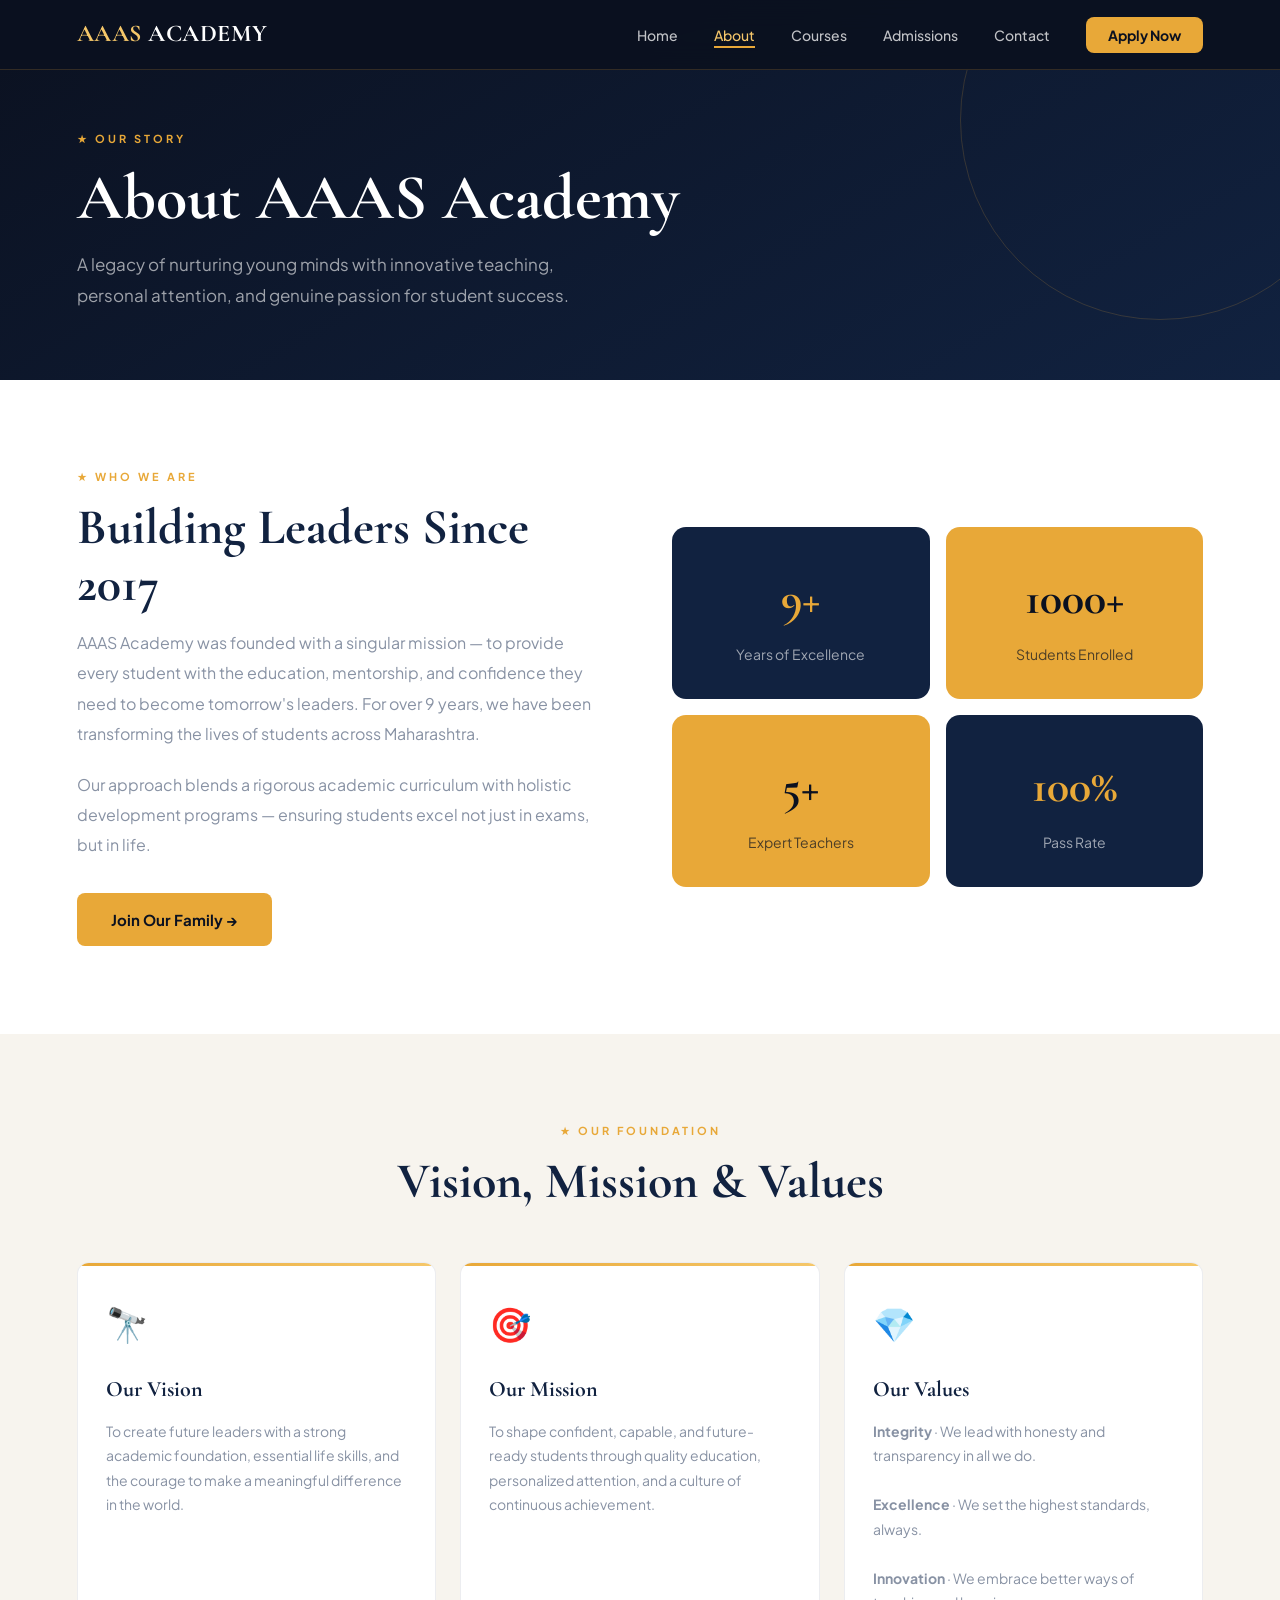
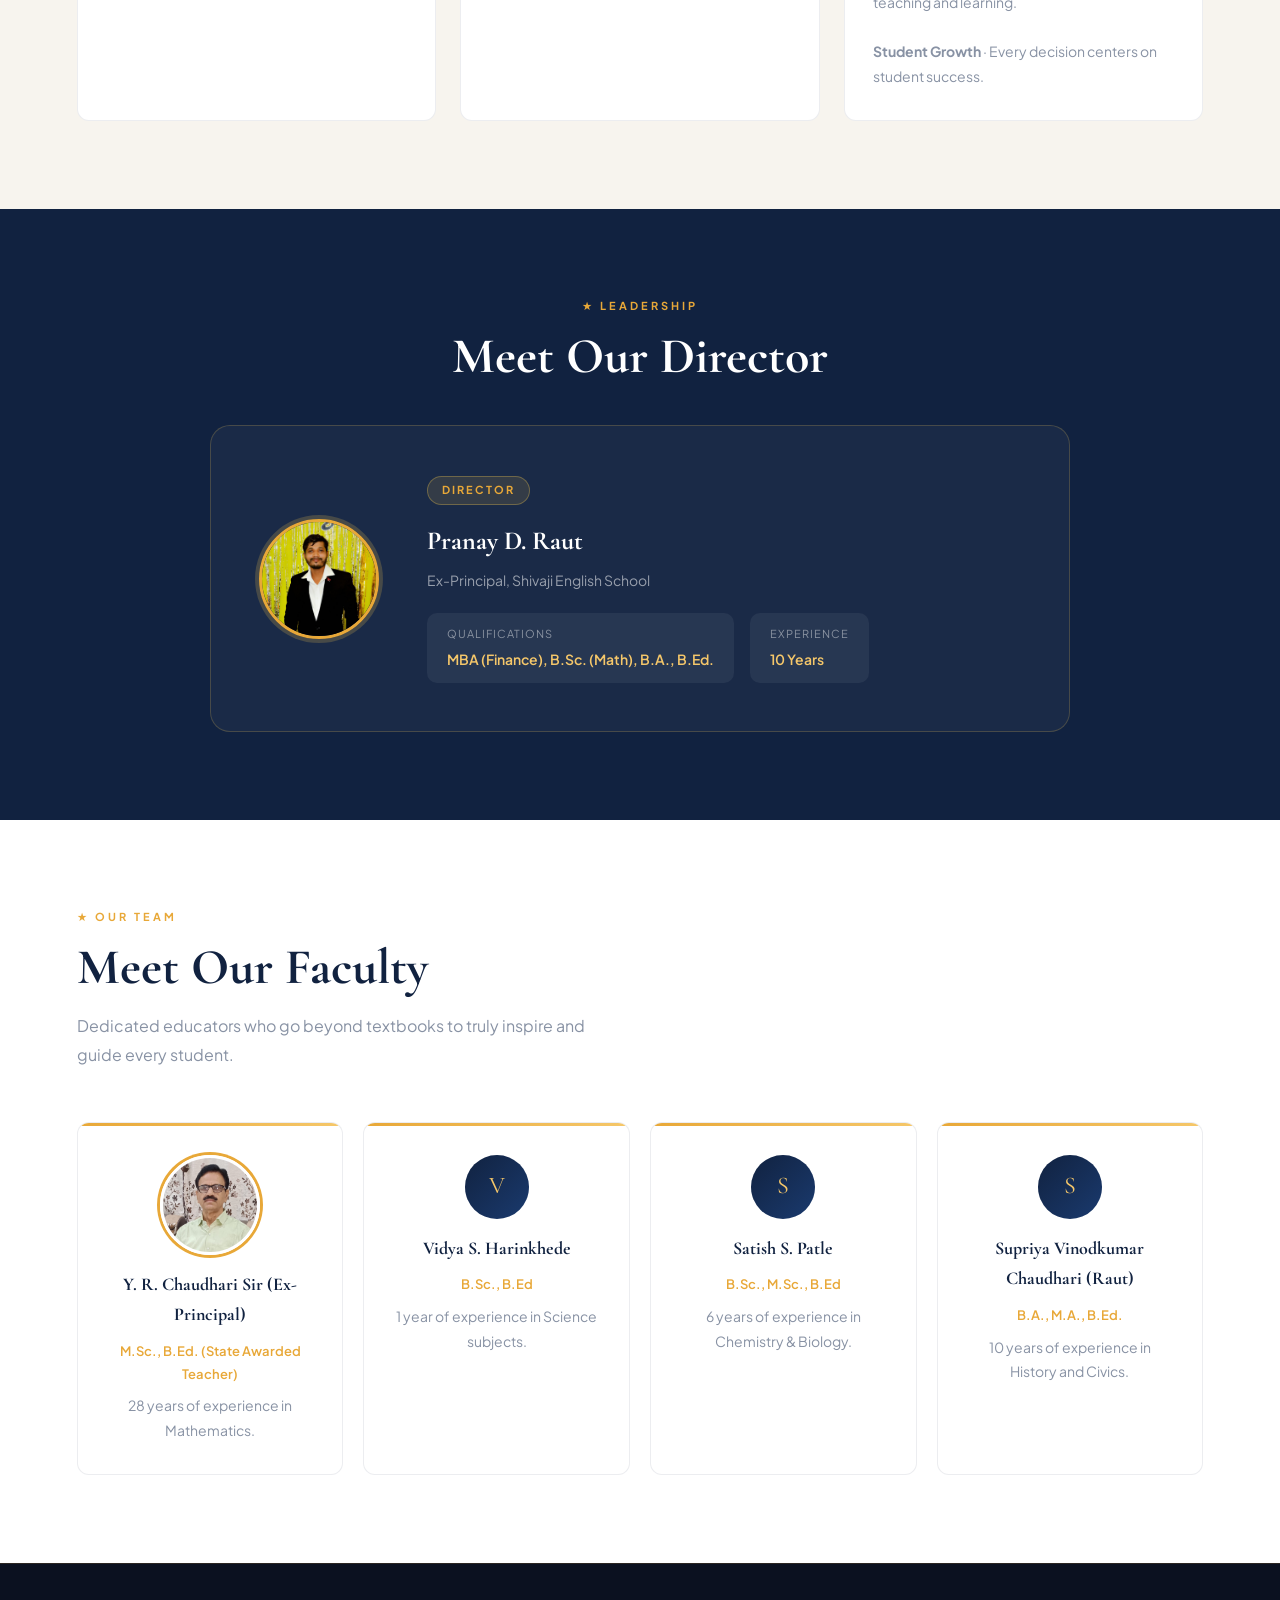
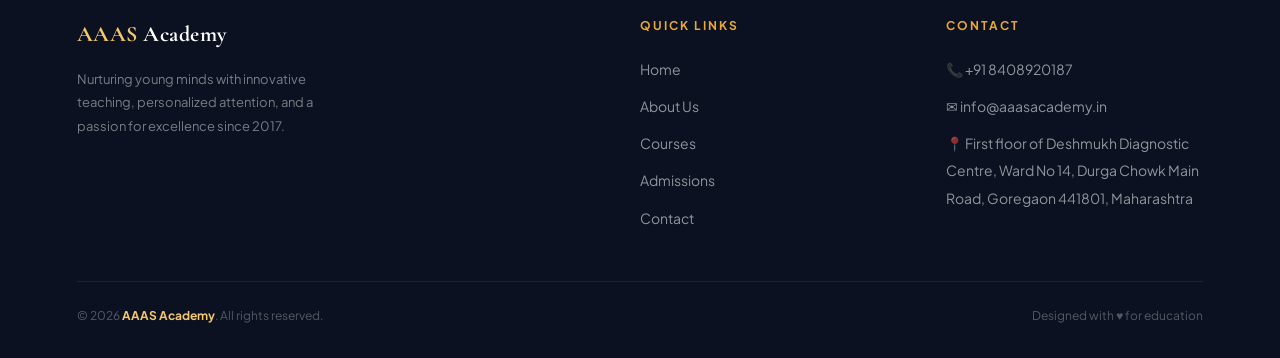
==== commit 7b93e0a0: "Project Done4" ====
--- a/about.html
+++ b/about.html
@@ -69,7 +69,7 @@
         <div style="font-size:14px;color:rgba(11,17,32,0.7);margin-top:6px;">Expert Teachers</div>
       </div>
       <div style="background:var(--navy);border-radius:14px;padding:32px 24px;text-align:center;">
-        <div style="font-family:var(--head);font-size:46px;color:var(--accent);font-weight:700;">98%</div>
+        <div style="font-family:var(--head);font-size:46px;color:var(--accent);font-weight:700;">100%</div>
         <div style="font-size:14px;color:rgba(255,255,255,0.6);margin-top:6px;">Pass Rate</div>
       </div>
     </div>
@@ -111,7 +111,7 @@
     <h2 class="sec-title" style="color:var(--white);">Meet Our Director</h2>
   </div>
   <div class="director-flex" style="display:flex;align-items:center;gap:48px;background:rgba(255,255,255,0.04);border:1px solid rgba(201,168,76,0.25);border-radius:20px;padding:48px;max-width:860px;margin:0 auto;">
-    <div style="width:100px;height:100px;border-radius:50%;background:linear-gradient(135deg,var(--accent),#8a6820);display:flex;align-items:center;justify-content:center;font-family:var(--head);font-size:42px;color:var(--navy);font-weight:700;flex-shrink:0;box-shadow:0 0 0 4px rgba(201,168,76,0.25);">P</div>
+    <img src="images/faculty/pranay_sir.jpg" alt="Pranay D. Raut" style="width:120px;height:120px;border-radius:50%;object-fit:cover;object-position:center top;flex-shrink:0;border:3px solid var(--accent);box-shadow:0 0 0 4px rgba(201,168,76,0.25);">
     <div>
       <div style="display:inline-block;background:rgba(201,168,76,0.15);border:1px solid rgba(201,168,76,0.4);color:var(--accent);font-size:11px;font-weight:700;letter-spacing:2px;padding:4px 14px;border-radius:20px;margin-bottom:14px;text-transform:uppercase;">Director</div>
       <div style="font-family:var(--head);font-size:26px;color:var(--white);font-weight:700;margin-bottom:6px;">Pranay D. Raut</div>
@@ -137,10 +137,10 @@
   <p class="sec-sub">Dedicated educators who go beyond textbooks to truly inspire and guide every student.</p>
   <div class="grid-4">
     <div class="card" style="text-align:center;">
-      <div style="width:64px;height:64px;border-radius:50%;background:linear-gradient(135deg,var(--navy),var(--blue));display:flex;align-items:center;justify-content:center;font-family:var(--head);font-size:24px;color:var(--accent2);margin:0 auto 14px;">Y</div>
-      <h3 style="font-size:18px;">Y. R. Chaudhari Sir (Ex-Principal)</h3>
-      <p style="color:var(--accent);font-size:13px;font-weight:600;">M.Sc., B.Ed. (State Awarded Teacher)</p>
-      <p style="margin-top:8px;">28 years of experience in Mathematics.</p>
+     <img src="images/faculty/chaudhari_sir.jpg" alt="Y. R. Chaudhari Sir" style="width:100px;height:100px;border-radius:50%;object-fit:cover;object-position:center top;margin:0 auto 14px;display:block;border:3px solid #fff;box-shadow:0 0 0 3px var(--accent);">
+     <h3 style="font-size:18px;">Y. R. Chaudhari Sir (Ex-Principal)</h3>
+     <p style="color:var(--accent);font-size:13px;font-weight:600;">M.Sc., B.Ed. (State Awarded Teacher)</p>
+     <p style="margin-top:8px;">28 years of experience in Mathematics.</p>
     </div>
     <div class="card" style="text-align:center;">
       <div style="width:64px;height:64px;border-radius:50%;background:linear-gradient(135deg,var(--navy),var(--blue));display:flex;align-items:center;justify-content:center;font-family:var(--head);font-size:24px;color:var(--accent2);margin:0 auto 14px;">V</div>
